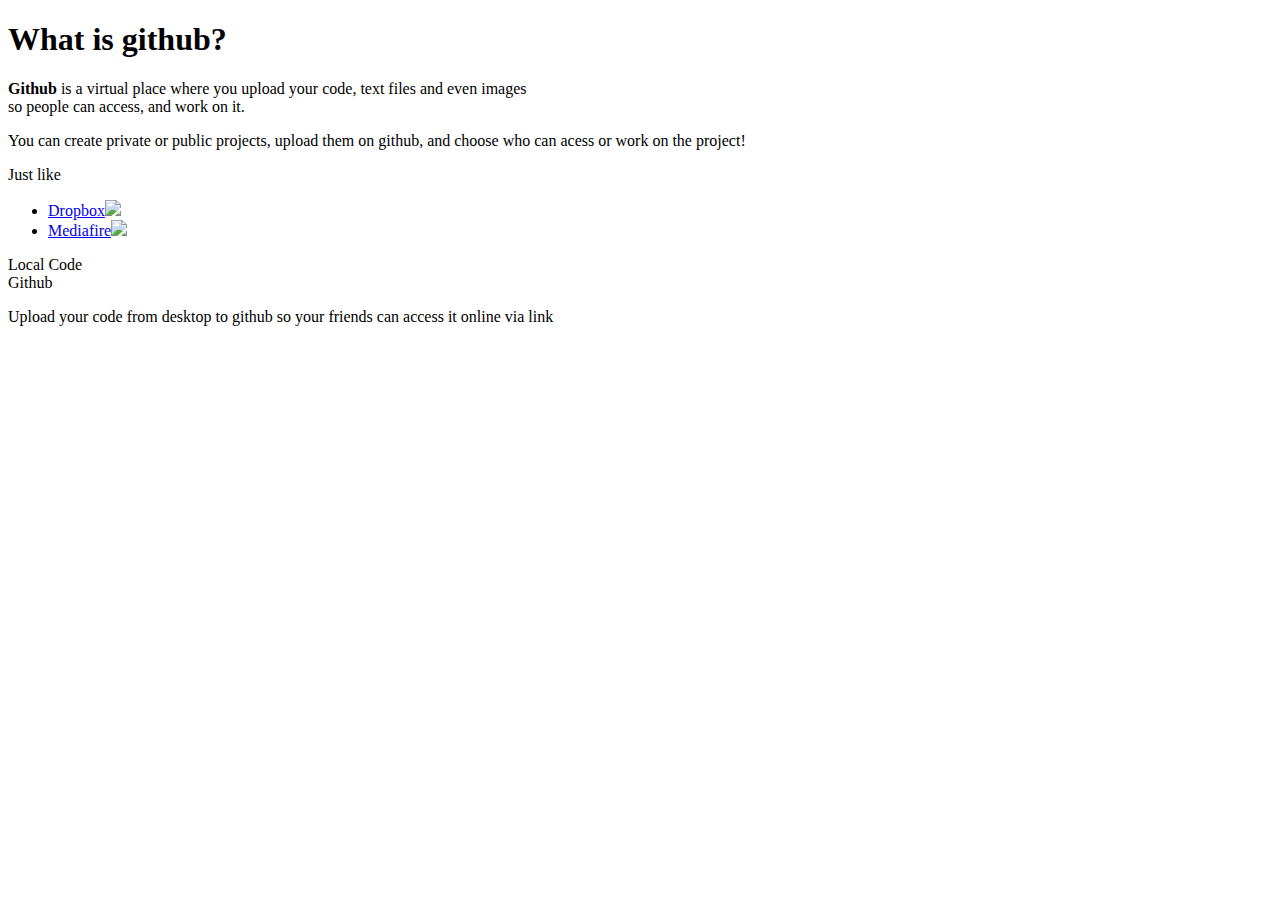
==== homepage-index.html @ ae8380fb "homepage starting" ====
<!DOCTYPE html>
<html lang="en">
<head>
    <meta charset="UTF-8">
    <meta name="viewport" content="width=device-width, initial-scale=1.0">
    <link rel="stylesheet" href="homepage-style.css">
    <title>Document</title>
</head>
<body>


  <div class="wrapper"><h1>What is github?</h1>
<p><strong>Github</strong> is a virtual place where you upload your code, text files and even images
    <br>
    so people can access, and work on it. </p>
</div>


<p>You can create private or public projects, upload them on github, and choose who can acess or work on the project!</p>
<main>
  <p>Just like</p>
<ul>
 <li><a href="#">Dropbox</a><img src="dropbox-icon.png"></li>
 <li><a href="#">Mediafire</a><img src="mediafire-icon.png"></li>
</ul>

<div class="twobox">
  <div class="box1">Local Code</div>
  <div class="box1">Github</div>
</div>


<p class="below-box-text">Upload your code from desktop to github so your friends can access it online via link</p>

</main>




</body>
</html>
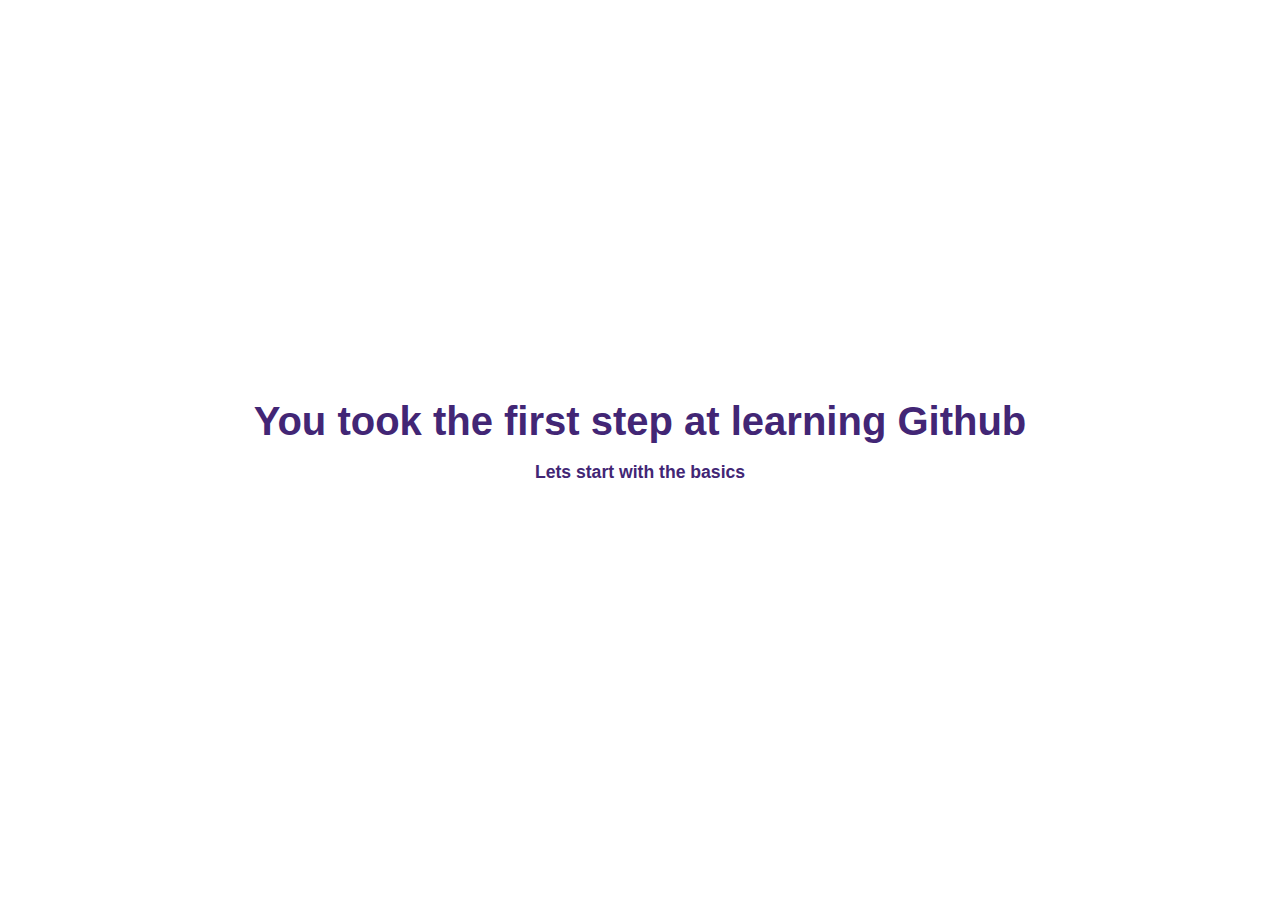
==== commit 8fec753f: "updated" ====
--- a/homepage-index.html
+++ b/homepage-index.html
@@ -9,30 +9,56 @@
 <body>
 
 
-  <div class="wrapper"><h1>What is github?</h1>
-<p><strong>Github</strong> is a virtual place where you upload your code, text files and even images
-    <br>
-    so people can access, and work on it. </p>
-</div>
+  <div class="intro">
+    <h1>You took the first step at learning Github</h1>
+    <p>Lets start with the basics</p>
+ </div>
 
 
+
+  <div class="wrapper">
+
+    <h1>What is github?</h1>
+<p><strong>Github</strong> is a virtual place where you upload your code, text files and even images
+    so people can access, and contribute. </p>
+    
 <p>You can create private or public projects, upload them on github, and choose who can acess or work on the project!</p>
+
+
+
+
+
+<div class="breaker"></div>
+
+
+
 <main>
-  <p>Just like</p>
-<ul>
- <li><a href="#">Dropbox</a><img src="dropbox-icon.png"></li>
- <li><a href="#">Mediafire</a><img src="mediafire-icon.png"></li>
-</ul>
 
-<div class="twobox">
+
+  <div class="twobox">
   <div class="box1">Local Code</div>
   <div class="box1">Github</div>
 </div>
 
 
+
+
 <p class="below-box-text">Upload your code from desktop to github so your friends can access it online via link</p>
 
+
+ 
+<!-- <span>Just Like in: </span><li><a href="#">Dropbox </a><img src="dropbox-icon.png"></li> 
+ <span>or</span> <li><a href="#">Mediafire</a><img src="mediafire-icon.png"></li> -->
+
+ <p class="link-github">The <strong>github</strong> link looks like:<br> <em>github.com/youraccount/yourproject</em>
+<br>if your project is public, than using the link everyone can see your project, and you can work together!</p>
+ 
+
 </main>
+
+</div>
+
+
 
 
 
--- a/homepage-style.css
+++ b/homepage-style.css
@@ -0,0 +1,185 @@
+:root {
+    --border:#e1e4e8;
+    --background:#f6f8fa;
+    --font:#211F1F;
+}
+* {
+    font-family: sans-serif;
+    margin:0;
+    padding:0;
+}
+
+.intro {
+    
+    animation-name: example;
+    animation-fill-mode: forwards;
+    animation-delay: 3.3s;
+    animation-duration: 1s;
+    position:fixed;
+    top:0;
+    display:flex;
+    flex-direction: column;
+    justify-content: center;
+    margin:0;
+    padding:0;
+    background-color: #fff;
+    width:100vw;
+    height:100vh;;
+    font-weight: bolder;
+    font-family: roboto, sans-serif;
+    color: #422675;
+    overflow: hidden;
+}
+
+  @keyframes example {
+      0% {height: 100vh;}
+      100%{height:0vh;}
+  }
+  
+.intro h1{
+    color:#422675;
+    animation-name: h1animate;
+    animation-fill-mode: forwards;
+    animation-delay:1.5s;
+    animation-duration:1s;
+    margin:0;
+    padding:0;
+    font-size: 2.5em;
+    text-align:center;
+}
+
+@keyframes h1animate {
+    0% {opacity: 1;}
+    100%{opacity: 0;}
+}
+
+.intro p {
+    color:#422675;
+    animation-name: p1animate;
+    animation-fill-mode: forwards;
+    animation-duration:0.7s;
+    animation-delay:2s;
+    text-align: center;
+    font-size:1.1em;
+}
+
+@keyframes p1animate {
+    0% {transform: translateY(0);}
+    100%{ transform: translateY(-9vh);}
+}
+
+body {
+   background: var(--background);
+   
+}
+
+h1 {
+    font-size: 3.5rem;
+    margin:.25em 0;
+    color: var(--font);
+}
+
+p {
+    color: var(--font);
+    font-size:1.1rem;
+    margin:1em 0;
+    text-align: justify;
+}
+
+.wrapper {
+margin:2em 300px;
+}
+
+ul {
+    display:flex;
+    list-style: none;
+    margin:0;
+    padding:0;
+    
+    
+}
+
+ul li a {
+    font-size: 1.2rem;
+    color:gray;
+    line-height: 18px;
+
+
+}
+
+
+li img {
+    width:15px;
+    margin:0 1em;
+
+}
+
+main {
+    margin-top:1em;
+}
+
+
+main p, ul {
+    padding:0;
+}
+
+
+
+    
+.twobox {
+
+background:gray;
+display:flex;
+flex-direction: row;
+justify-content: center;
+line-height:120px;
+font-weight: bolder;
+margin-top:5em;
+}
+
+
+
+.box1 {
+    border-radius: 50%;
+    background: #6f42c1;
+    height:120px;
+    width:120px;
+    text-align: center;
+    border: 5px solid #422675;
+    color:#e7b6fa;
+    margin:2.5em;
+}
+
+
+.below-box-text {
+    text-align: center;
+    color:var(--font);
+}
+
+
+.breaker {
+    width:100%;
+    height:1px;
+    background: var(--border);
+}
+
+
+
+span {
+    text-align: center;
+    margin:0 1em;
+    font-size: 19px;
+    color:gray;
+    font-weight: bolder;
+
+}
+
+.link-github {
+    text-align: justify;
+
+}
+
+.link-github em {
+    color:#422675;
+    background:#e7b6fa;
+}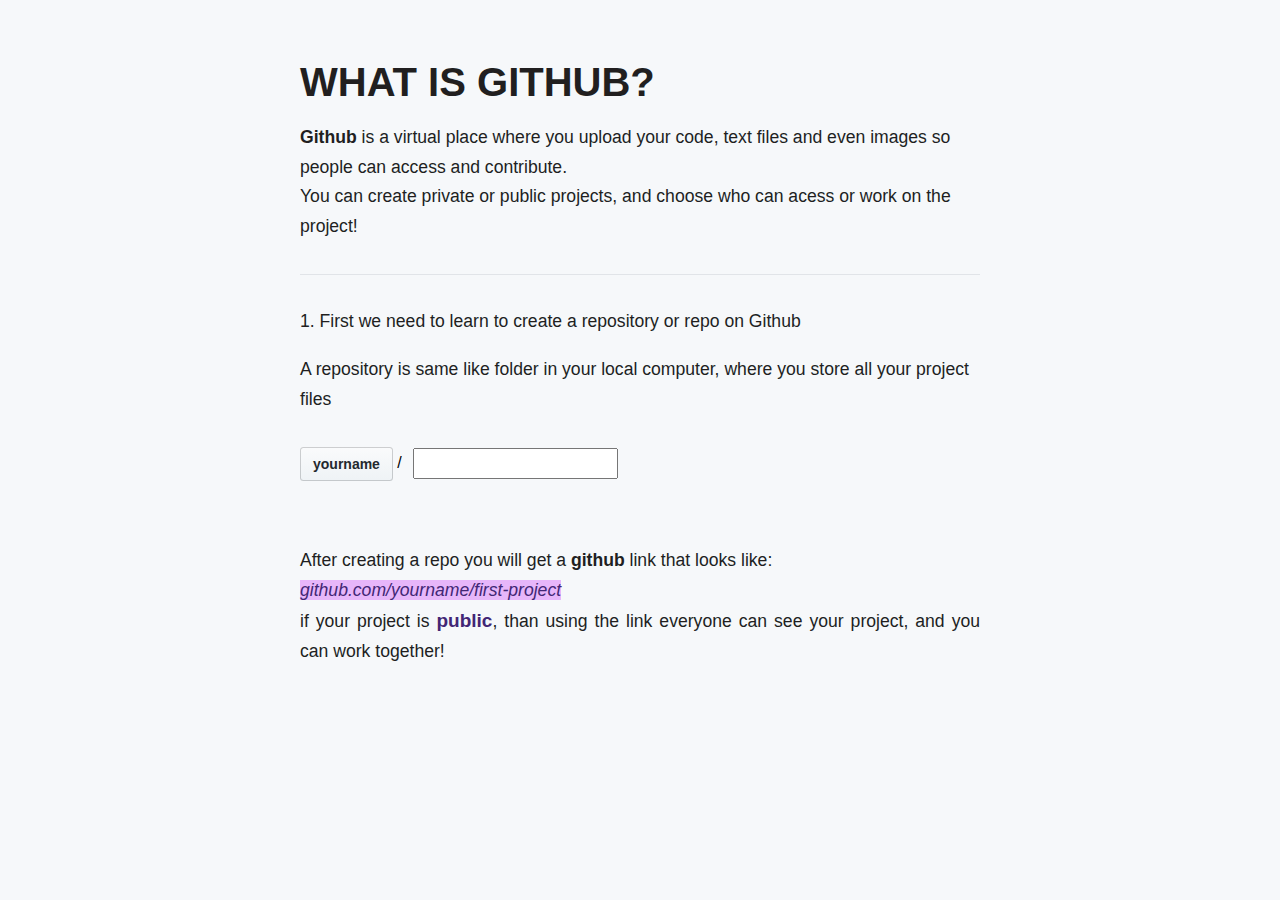
==== commit c04de5e8: "type animation" ====
--- a/homepage-index.html
+++ b/homepage-index.html
@@ -4,27 +4,26 @@
     <meta charset="UTF-8">
     <meta name="viewport" content="width=device-width, initial-scale=1.0">
     <link rel="stylesheet" href="homepage-style.css">
+    <script type="text/script" src="javascript.js"></script>
     <title>Document</title>
 </head>
 <body>
 
 
-  <div class="intro">
-    <h1>You took the first step at learning Github</h1>
-    <p>Lets start with the basics</p>
- </div>
+
 
 
 
   <div class="wrapper">
 
-    <h1>What is github?</h1>
-<p><strong>Github</strong> is a virtual place where you upload your code, text files and even images
-    so people can access, and contribute. </p>
-    
-<p>You can create private or public projects, upload them on github, and choose who can acess or work on the project!</p>
 
 
+   <header> <h1>What is github?</h1>
+<p><strong>Github</strong> is a virtual place where you upload your code, text files and even images
+    so people can access and contribute. <br>
+    You can create private or public projects, and choose who can acess or work on the project!</p>
+</header>
+   
 
 
 
@@ -34,24 +33,19 @@
 
 <main>
 
+<div class="steps">
+  <p>1. First we need to learn to create a repository or repo on Github</p>
+  <p class="step-description">A repository is same like folder in your local computer, where you store all your project files</p>
 
-  <div class="twobox">
-  <div class="box1">Local Code</div>
-  <div class="box1">Github</div>
+ <div class="buttondesign">
+    <button>yourname</button> / <input id="test" type="text"> <p class="anime-input-p">first-project</p>
+ </div>
+ 
 </div>
 
 
-
-
-<p class="below-box-text">Upload your code from desktop to github so your friends can access it online via link</p>
-
-
- 
-<!-- <span>Just Like in: </span><li><a href="#">Dropbox </a><img src="dropbox-icon.png"></li> 
- <span>or</span> <li><a href="#">Mediafire</a><img src="mediafire-icon.png"></li> -->
-
- <p class="link-github">The <strong>github</strong> link looks like:<br> <em>github.com/youraccount/yourproject</em>
-<br>if your project is public, than using the link everyone can see your project, and you can work together!</p>
+ <p class="link-github">After creating a repo you will get a <strong>github</strong> link that looks like:<br> <em>github.com/yourname/first-project</em>
+<br>if your project is <span class="highlight">public</span>, than using the link everyone can see your project, and you can work together!</p>
  
 
 </main>
--- a/homepage-style.css
+++ b/homepage-style.css
@@ -74,16 +74,18 @@
 }
 
 h1 {
-    font-size: 3.5rem;
-    margin:.25em 0;
+    font-size: 2.5rem;
+    margin-top:1.5em;
     color: var(--font);
+    text-transform: uppercase;
 }
 
 p {
     color: var(--font);
     font-size:1.1rem;
-    margin:1em 0;
-    text-align: justify;
+    margin-top:1em;
+    line-height: 1.7em;
+
 }
 
 .wrapper {
@@ -123,34 +125,6 @@
     padding:0;
 }
 
-
-
-    
-.twobox {
-
-background:gray;
-display:flex;
-flex-direction: row;
-justify-content: center;
-line-height:120px;
-font-weight: bolder;
-margin-top:5em;
-}
-
-
-
-.box1 {
-    border-radius: 50%;
-    background: #6f42c1;
-    height:120px;
-    width:120px;
-    text-align: center;
-    border: 5px solid #422675;
-    color:#e7b6fa;
-    margin:2.5em;
-}
-
-
 .below-box-text {
     text-align: center;
     color:var(--font);
@@ -161,6 +135,7 @@
     width:100%;
     height:1px;
     background: var(--border);
+    margin:2em 0;
 }
 
 
@@ -182,4 +157,84 @@
 .link-github em {
     color:#422675;
     background:#e7b6fa;
-}+    padding:0;
+    margin:0;
+}
+
+.highlight {
+    color:#422675;
+    padding:0;
+    margin:0;
+}
+
+.list {
+    margin:1em 30em 0 0;
+}
+
+.listcover {
+    background:#e1e4e8;
+    border-radius: 10px;
+    margin-top:2em;
+    padding:1em;
+}
+
+
+
+
+.repository {
+    font-weight: bolder;
+    text-decoration: underline;
+}
+
+.steps button {
+    color: #24292e;
+    background-color: #eff3f6;
+    background-image: linear-gradient(-180deg,#fafbfc,#eff3f6 90%);
+    padding: 6px 12px;
+    font-size: 14px;
+    font-weight: 600;
+    line-height: 20px;
+    white-space: nowrap;
+    vertical-align: middle;
+    cursor: pointer;
+    user-select: none;
+    background-repeat: repeat-x;
+    background-position: -1px -1px;
+    background-size: 110% 110%;
+    border: 1px solid rgba(27,31,35,.2);
+    border-radius: .25em;
+}
+
+input {
+    padding:6px 12px;
+    margin-left:.5em;
+}
+
+.buttondesign {
+    margin-top:2em;
+}
+
+.anime-input-p {
+    position:relative;
+    top:-50px;
+    left:130px;
+    animation: type 1s steps(13);
+    overflow: hidden;
+    white-space: nowrap;
+    opacity:0;
+    animation-fill-mode: forwards;
+}
+
+
+
+@keyframes type {
+    0% {
+        opacity:1;
+        width:0ch;
+    }
+    100% {
+        opacity:1;
+        width:13ch;
+    }
+}
+
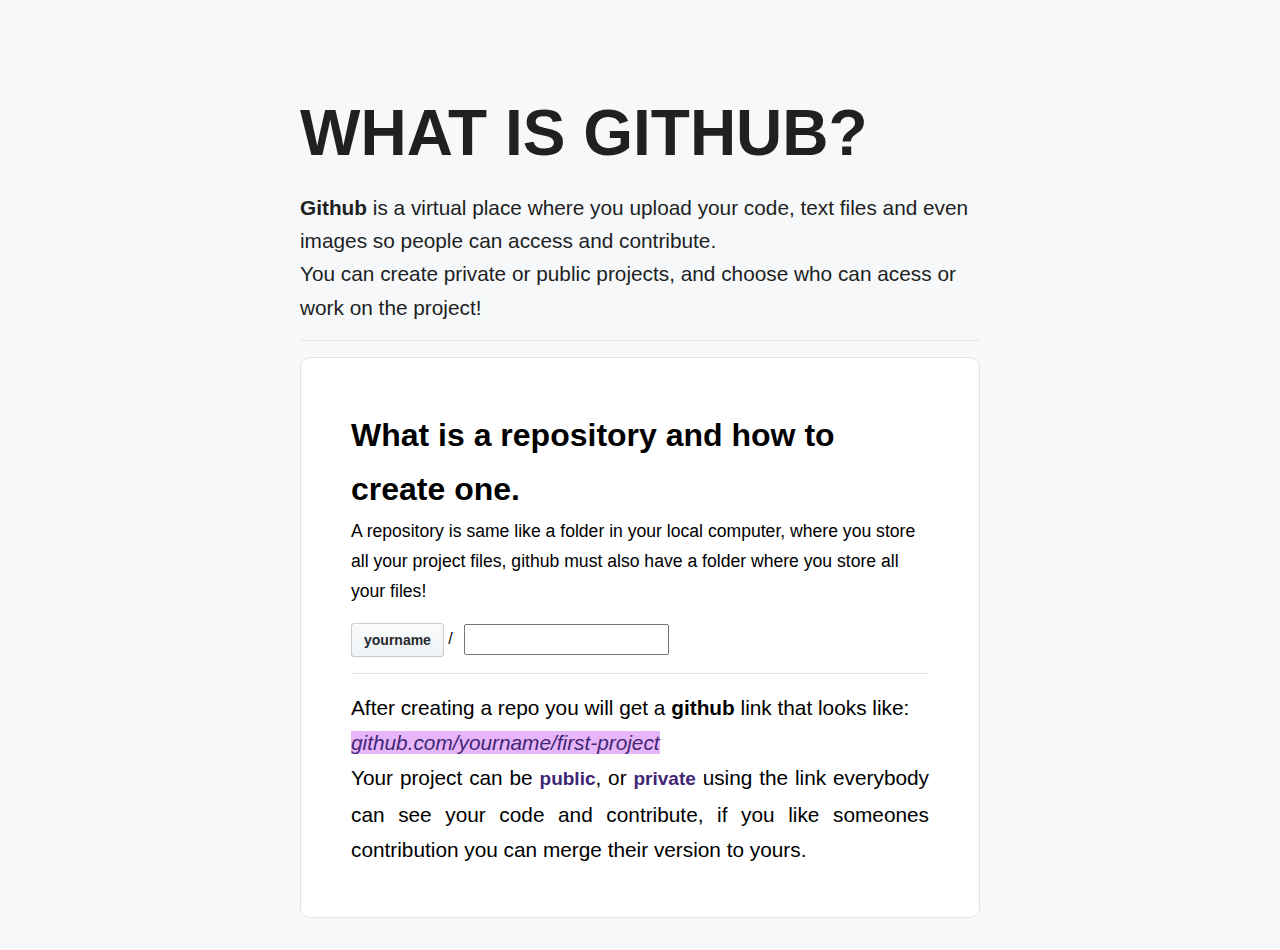
==== commit 405e53ad: "5/31/2020" ====
--- a/homepage-index.html
+++ b/homepage-index.html
@@ -11,7 +11,10 @@
 
 
 
-
+<!-- <div class="intro">
+  <h1>a web course to learn github</h1>
+  <p>lets start with the basics</p>
+</div> -->
 
 
   <div class="wrapper">
@@ -34,18 +37,22 @@
 <main>
 
 <div class="steps">
-  <p>1. First we need to learn to create a repository or repo on Github</p>
-  <p class="step-description">A repository is same like folder in your local computer, where you store all your project files</p>
+  <p class ="step-title">What is a repository and how to create one.</p>
+  <p class="step-description">A repository is same like a folder in your local computer, where you store all your project files, github must also have a folder where you store all your files!</p>
 
  <div class="buttondesign">
-    <button>yourname</button> / <input id="test" type="text"> <p class="anime-input-p">first-project</p>
+    <button>yourname</button> / <input id="test" type="disabled"> <p class="anime-input-p">first-project</p>
  </div>
+
  
+ <div class="breaker"></div>
+ <p class="link-github">After creating a repo you will get a <strong>github</strong> link that looks like:<br> <em>github.com/yourname/first-project</em>
+<br>Your project can be <span class="highlight">public</span>, or <span class="highlight">private</span> using the link everybody can see your code and contribute, if you like someones contribution you can merge their version to yours.</p>
 </div>
+ 
 
 
- <p class="link-github">After creating a repo you will get a <strong>github</strong> link that looks like:<br> <em>github.com/yourname/first-project</em>
-<br>if your project is <span class="highlight">public</span>, than using the link everyone can see your project, and you can work together!</p>
+
  
 
 </main>
--- a/homepage-style.css
+++ b/homepage-style.css
@@ -10,7 +10,6 @@
 }
 
 .intro {
-    
     animation-name: example;
     animation-fill-mode: forwards;
     animation-delay: 3.3s;
@@ -28,7 +27,8 @@
     font-weight: bolder;
     font-family: roboto, sans-serif;
     color: #422675;
-    overflow: hidden;
+    z-index: 1;
+    
 }
 
   @keyframes example {
@@ -74,18 +74,23 @@
 }
 
 h1 {
-    font-size: 2.5rem;
+    font-size: 4em;
     margin-top:1.5em;
     color: var(--font);
     text-transform: uppercase;
 }
 
+header p {
+    color: var(--font);
+    font-size:1.3rem;
+    margin-top:1em;
+    line-height: 1.6em;
+
+}
+
 p {
-    color: var(--font);
-    font-size:1.1rem;
-    margin-top:1em;
+    font-size:1.3em;
     line-height: 1.7em;
-
 }
 
 .wrapper {
@@ -135,7 +140,7 @@
     width:100%;
     height:1px;
     background: var(--border);
-    margin:2em 0;
+    margin:1em 0;
 }
 
 
@@ -151,6 +156,7 @@
 
 .link-github {
     text-align: justify;
+    margin:0;
 
 }
 
@@ -208,22 +214,31 @@
 input {
     padding:6px 12px;
     margin-left:.5em;
+    pointer-events: none;
 }
 
 .buttondesign {
-    margin-top:2em;
-}
+margin-top:1em;
+height:34px;
+
+}
+
 
 .anime-input-p {
     position:relative;
-    top:-50px;
+    pointer-events: none;
+    top:-33px;
     left:130px;
     animation: type 1s steps(13);
     overflow: hidden;
     white-space: nowrap;
     opacity:0;
     animation-fill-mode: forwards;
-}
+    font-size: 1.1em; 
+    animation-delay: 5s;
+    
+}
+
 
 
 
@@ -238,3 +253,25 @@
     }
 }
 
+
+
+.step-description {
+    padding:0;
+    margin:0;
+    font-size:1.1em;
+}
+
+.step-title {
+    margin:0;
+    padding:0;
+    font-size:2em;
+    font-weight: bolder;
+}
+
+.steps {
+    background:#fff;
+    border:1px solid var(--border);
+    border-radius: 10px;
+    padding:50px;
+    height:auto;
+}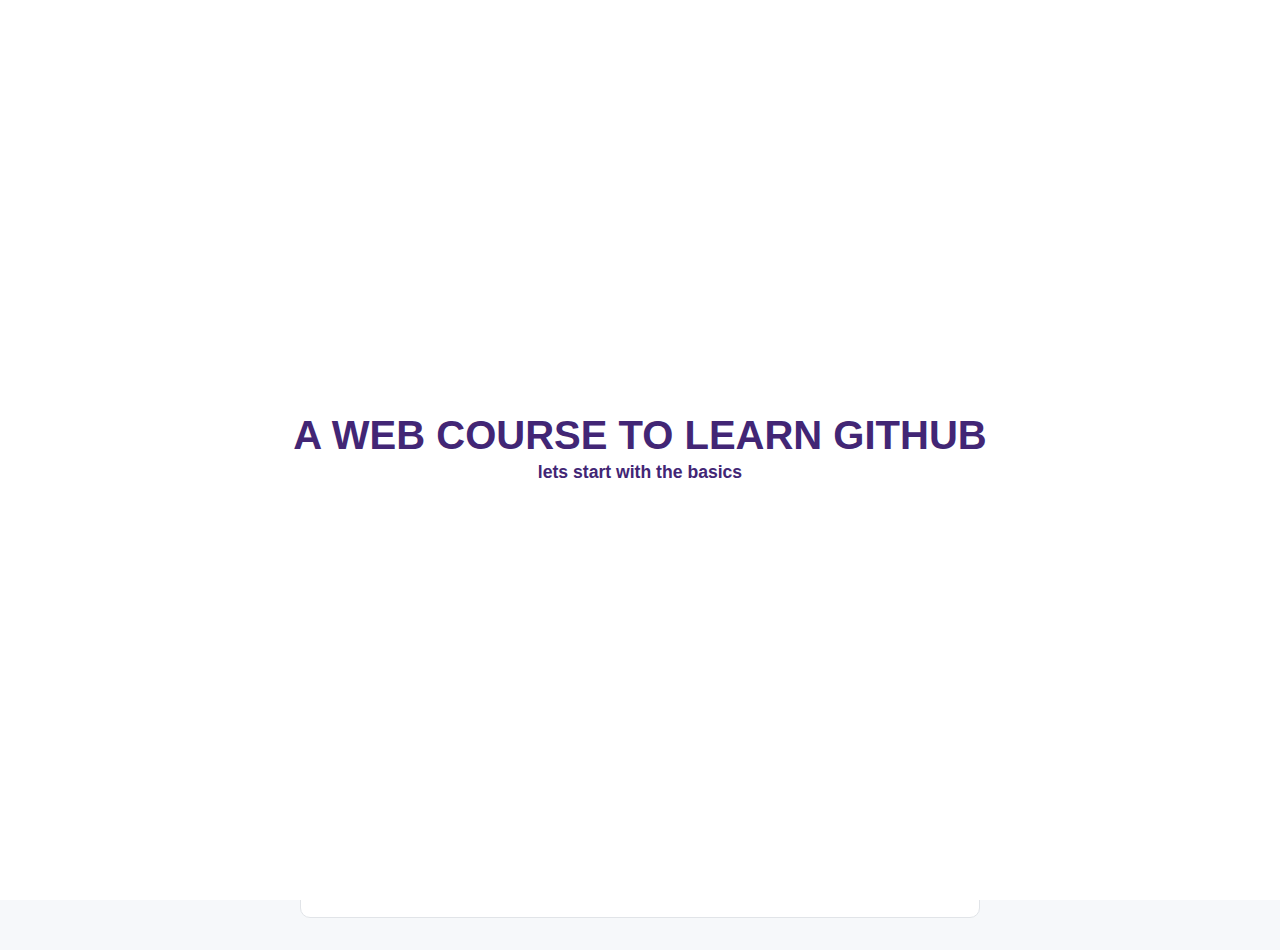
==== commit 92a5cfbe: "test" ====
--- a/homepage-index.html
+++ b/homepage-index.html
@@ -11,10 +11,10 @@
 
 
 
-<!-- <div class="intro">
+<div class="intro">
   <h1>a web course to learn github</h1>
   <p>lets start with the basics</p>
-</div> -->
+</div>
 
 
   <div class="wrapper">
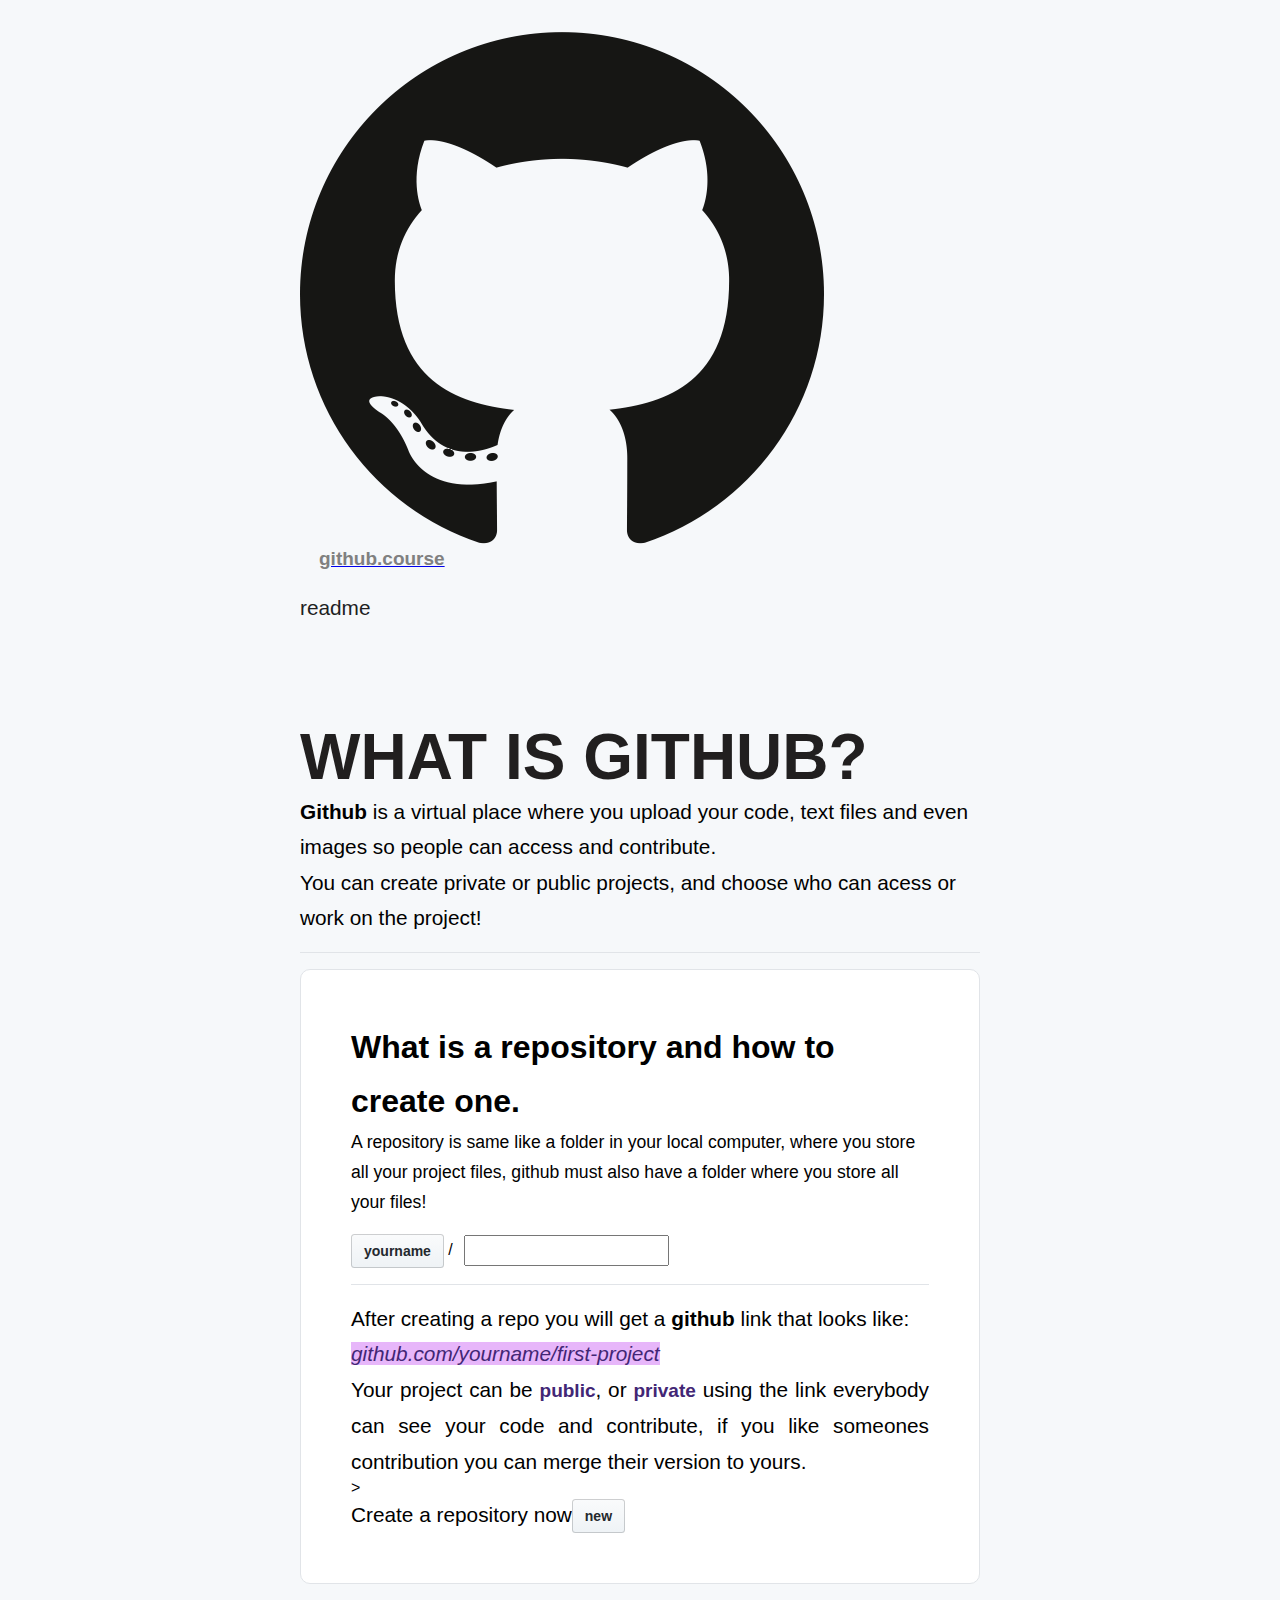
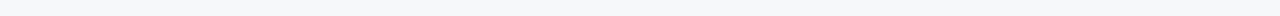
==== commit 4268e0cb: "fixed width" ====
--- a/homepage-index.html
+++ b/homepage-index.html
@@ -11,26 +11,35 @@
 
 
 
-<div class="intro">
+<!-- <div class="intro">
   <h1>a web course to learn github</h1>
   <p>lets start with the basics</p>
-</div>
+</div> -->
 
 
   <div class="wrapper">
 
 
 
-   <header> <h1>What is github?</h1>
+   <header>
+    <a href="index.html"><img class="github-icon" src="github-icon.png"></a>
+    <a href="index.html"><span class="github-icon">github.course</span></a>
+    <p>readme</p>
+  </header>
+
+  <section class="what-is-github">  <h1>What is github?</h1>
 <p><strong>Github</strong> is a virtual place where you upload your code, text files and even images
     so people can access and contribute. <br>
     You can create private or public projects, and choose who can acess or work on the project!</p>
-</header>
+
+    <div class="breaker"></div>
+</section>
+   
    
 
 
 
-<div class="breaker"></div>
+
 
 
 
@@ -48,7 +57,11 @@
  <div class="breaker"></div>
  <p class="link-github">After creating a repo you will get a <strong>github</strong> link that looks like:<br> <em>github.com/yourname/first-project</em>
 <br>Your project can be <span class="highlight">public</span>, or <span class="highlight">private</span> using the link everybody can see your code and contribute, if you like someones contribution you can merge their version to yours.</p>
+><p>Create a repository now<a href="https://github.com/new" target="_blank"><button class="new-button">new</button></a></p>
+
 </div>
+
+
  
 
 
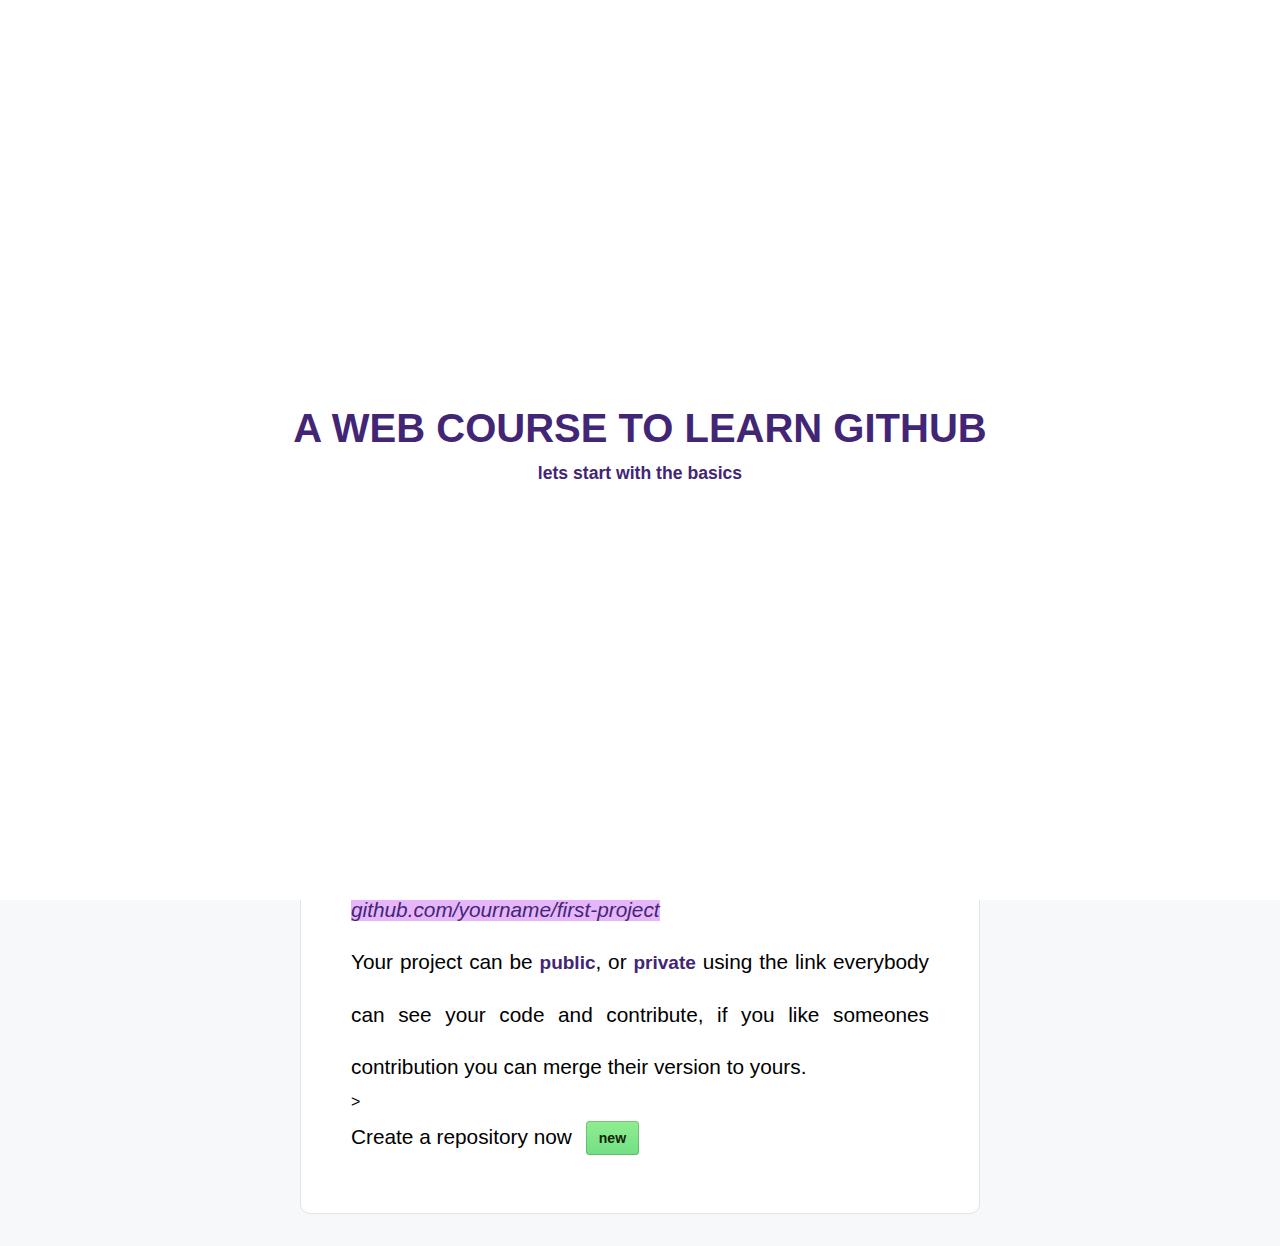
==== commit d7810473: "added" ====
--- a/homepage-index.html
+++ b/homepage-index.html
@@ -11,10 +11,10 @@
 
 
 
-<!-- <div class="intro">
+<div class="intro">
   <h1>a web course to learn github</h1>
   <p>lets start with the basics</p>
-</div> -->
+</div>
 
 
   <div class="wrapper">
--- a/homepage-style.css
+++ b/homepage-style.css
@@ -7,7 +7,10 @@
     font-family: sans-serif;
     margin:0;
     padding:0;
-}
+    box-sizing: border-box;
+}
+
+
 
 .intro {
     animation-name: example;
@@ -29,6 +32,31 @@
     color: #422675;
     z-index: 1;
     
+
+    
+}
+
+.new-button {
+    padding:.25em 1em; 
+    border-radius: 5px;
+    border:1px solid green;
+    background:lightgreen;
+    margin:0 1em;
+    color: #142209;
+    background-image: linear-gradient(-180deg,lightgreen, #74e086 90%);
+    padding: 6px 12px;
+    font-size: 14px;
+    font-weight: 600;
+    line-height: 20px;
+    white-space: nowrap;
+    vertical-align: middle;
+    cursor: pointer;
+    user-select: none;
+    background-repeat: repeat-x;
+    background-position: -1px -1px;
+    background-size: 110% 110%;
+    border: 1px solid rgba(27,31,35,.2);
+    border-radius: .25em;
 }
 
   @keyframes example {
@@ -73,6 +101,20 @@
    
 }
 
+.what-is-github {
+   
+    margin:0;
+    padding:0;
+    display: flex;
+    flex-direction: column;
+    position: relative;
+    height:25vh;
+}
+.what-is-github h1 {
+    margin:0;
+    padding:0;
+}
+
 h1 {
     font-size: 4em;
     margin-top:1.5em;
@@ -80,17 +122,34 @@
     text-transform: uppercase;
 }
 
+.github-icon {
+width:50px;
+color:black;
+cursor: pointer;
+}
+
+header {
+    margin-bottom:5em;
+    margin-top:1em;
+    display:flex;
+    flex-direction: row;
+    justify-items: baseline;
+    justify-content: baseline;
+    align-items: center;
+}
+
 header p {
-    color: var(--font);
-    font-size:1.3rem;
-    margin-top:1em;
-    line-height: 1.6em;
+    position: absolute;
+    right: 300px;
+    color:black;
+    cursor: pointer;
+
 
 }
 
 p {
     font-size:1.3em;
-    line-height: 1.7em;
+    line-height: 2.5em;
 }
 
 .wrapper {
@@ -192,7 +251,7 @@
     text-decoration: underline;
 }
 
-.steps button {
+ button {
     color: #24292e;
     background-color: #eff3f6;
     background-image: linear-gradient(-180deg,#fafbfc,#eff3f6 90%);
@@ -236,6 +295,7 @@
     animation-fill-mode: forwards;
     font-size: 1.1em; 
     animation-delay: 5s;
+    line-height:1.7em;
     
 }
 
@@ -269,9 +329,23 @@
 }
 
 .steps {
+    animation-name: scroll;
+    animation-duration: 2s;
+    animation-fill-mode: forwards;
+    animation-timing-function: ease-in-out;
     background:#fff;
     border:1px solid var(--border);
     border-radius: 10px;
     padding:50px;
     height:auto;
-}+}
+
+@keyframes scroll {
+    0%{
+        opacity:0;
+        transform:translateY(15%);
+    }
+    100% {
+        transform: translateY(0%);
+    }
+}
